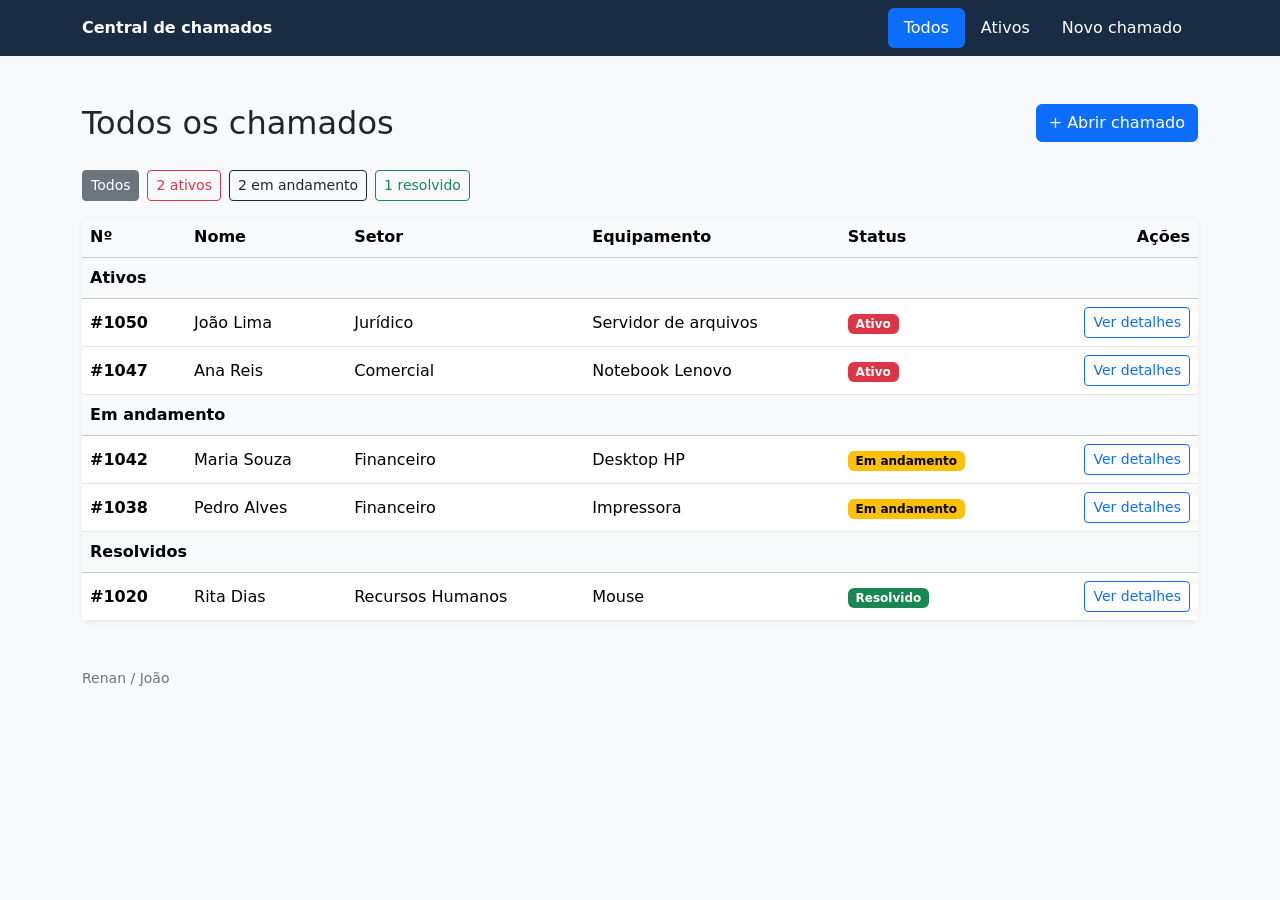
==== index.html @ b3b61cfb "Adiciona HTML e CSS da central de chamados" ====
<!DOCTYPE html>
<html lang="pt-BR">
<head>
  <meta charset="UTF-8">
  <meta name="viewport" content="width=device-width, initial-scale=1">
  <title>Todos os chamados | Central de chamados</title>
  <link rel="stylesheet" href="https://cdn.jsdelivr.net/npm/bootstrap@5.3.3/dist/css/bootstrap.min.css">
  <link rel="stylesheet" href="style.css">
</head>
<body class="bg-body-tertiary">
  <header class="cabecalho text-white">
    <div class="container d-flex flex-wrap align-items-center justify-content-between column-gap-3 py-2">
      <a class="text-white text-decoration-none fw-semibold py-2" href="index.html">Central de chamados</a>
      <nav class="nav nav-pills" aria-label="Navegação principal">
        <a class="nav-link active" aria-current="page" href="index.html">Todos</a>
        <a class="nav-link text-white" href="active.html">Ativos</a>
        <a class="nav-link text-white" href="open.html">Novo chamado</a>
      </nav>
    </div>
  </header>

  <main class="container py-4 py-md-5">
    <div class="d-flex flex-wrap justify-content-between align-items-start gap-3 mb-4">
      <div>
        <h1 class="h2 mb-1">Todos os chamados</h1>
      </div>
      <a class="btn btn-primary" href="open.html">+ Abrir chamado</a>
    </div>

    <nav aria-label="Filtrar chamados por status">
      <ul class="list-unstyled d-flex flex-wrap gap-2 mb-3">
        <li><a class="btn btn-sm btn-secondary" href="index.html" aria-current="page">Todos</a></li>
        <li><a class="btn btn-sm btn-outline-danger" href="active.html">2 ativos</a></li>
        <li><a class="btn btn-sm btn-outline-dark" href="in-progress.html">2 em andamento</a></li>
        <li><a class="btn btn-sm btn-outline-success" href="resolved.html">1 resolvido</a></li>
      </ul>
    </nav>

    <p class="small text-secondary d-sm-none mb-2">Deslize a tabela para ver todas as colunas.</p>
    <div id="lista" class="card border-0 shadow-sm">
      <div class="table-responsive" tabindex="0" role="region" aria-label="Lista de chamados">
        <table class="table table-hover align-middle mb-0 tabela-chamados">
          <caption class="visually-hidden">Todos os chamados</caption>
          <thead class="table-light">
            <tr>
              <th scope="col">Nº</th>
              <th scope="col">Nome</th>
              <th scope="col">Setor</th>
              <th scope="col">Equipamento</th>
              <th scope="col">Status</th>
              <th scope="col" class="text-end">Ações</th>
            </tr>
          </thead>
          <tbody>
            <tr id="ativos" class="table-light">
              <th scope="rowgroup" colspan="6">Ativos</th>
            </tr>
            <tr>
              <th scope="row">#1050</th>
              <td>João Lima</td>
              <td>Jurídico</td>
              <td>Servidor de arquivos</td>
              <td><span class="badge text-bg-danger">Ativo</span></td>
              <td class="text-end">
                <a class="btn btn-sm btn-outline-primary text-nowrap" href="details.html#chamado-1050" aria-label="Ver detalhes do chamado #1050">Ver detalhes</a>
              </td>
            </tr>
            <tr>
              <th scope="row">#1047</th>
              <td>Ana Reis</td>
              <td>Comercial</td>
              <td>Notebook Lenovo</td>
              <td><span class="badge text-bg-danger">Ativo</span></td>
              <td class="text-end">
                <a class="btn btn-sm btn-outline-primary text-nowrap" href="details.html#chamado-1047" aria-label="Ver detalhes do chamado #1047">Ver detalhes</a>
              </td>
            </tr>
          </tbody>
          <tbody>
            <tr id="em-andamento" class="table-light">
              <th scope="rowgroup" colspan="6">Em andamento</th>
            </tr>
            <tr>
              <th scope="row">#1042</th>
              <td>Maria Souza</td>
              <td>Financeiro</td>
              <td>Desktop HP</td>
              <td><span class="badge text-bg-warning">Em andamento</span></td>
              <td class="text-end">
                <a class="btn btn-sm btn-outline-primary text-nowrap" href="details.html#chamado-1042" aria-label="Ver detalhes do chamado #1042">Ver detalhes</a>
              </td>
            </tr>
            <tr>
              <th scope="row">#1038</th>
              <td>Pedro Alves</td>
              <td>Financeiro</td>
              <td>Impressora</td>
              <td><span class="badge text-bg-warning">Em andamento</span></td>
              <td class="text-end">
                <a class="btn btn-sm btn-outline-primary text-nowrap" href="details.html#chamado-1038" aria-label="Ver detalhes do chamado #1038">Ver detalhes</a>
              </td>
            </tr>
          </tbody>
          <tbody>
            <tr id="resolvidos" class="table-light">
              <th scope="rowgroup" colspan="6">Resolvidos</th>
            </tr>
            <tr>
              <th scope="row">#1020</th>
              <td>Rita Dias</td>
              <td>Recursos Humanos</td>
              <td>Mouse</td>
              <td><span class="badge text-bg-success">Resolvido</span></td>
              <td class="text-end">
                <a class="btn btn-sm btn-outline-primary text-nowrap" href="details.html#chamado-1020" aria-label="Ver detalhes do chamado #1020">Ver detalhes</a>
              </td>
            </tr>
          </tbody>
        </table>
      </div>
    </div>
  </main>

  <footer class="container pb-4 small text-secondary">Renan / João</footer>
</body>
</html>
---- style.css ----
.cabecalho {
  background-color: #192c43;
}

.tabela-chamados {
  min-width: 38rem;
}

.table-responsive:focus-visible {
  outline: 2px solid #0d6efd;
  outline-offset: 2px;
}

.acoes-formulario {
  display: flex;
  flex-wrap: wrap;
  gap: 0.5rem;
}

@media (max-width: 575px) {
  .cabecalho nav {
    flex-basis: 100%;
  }

  .cabecalho .nav-link {
    padding: 0.5rem 0.625rem;
  }

  .acoes-formulario > * {
    width: 100%;
  }

  .conteudo-formulario {
    padding: 1rem;
  }
}
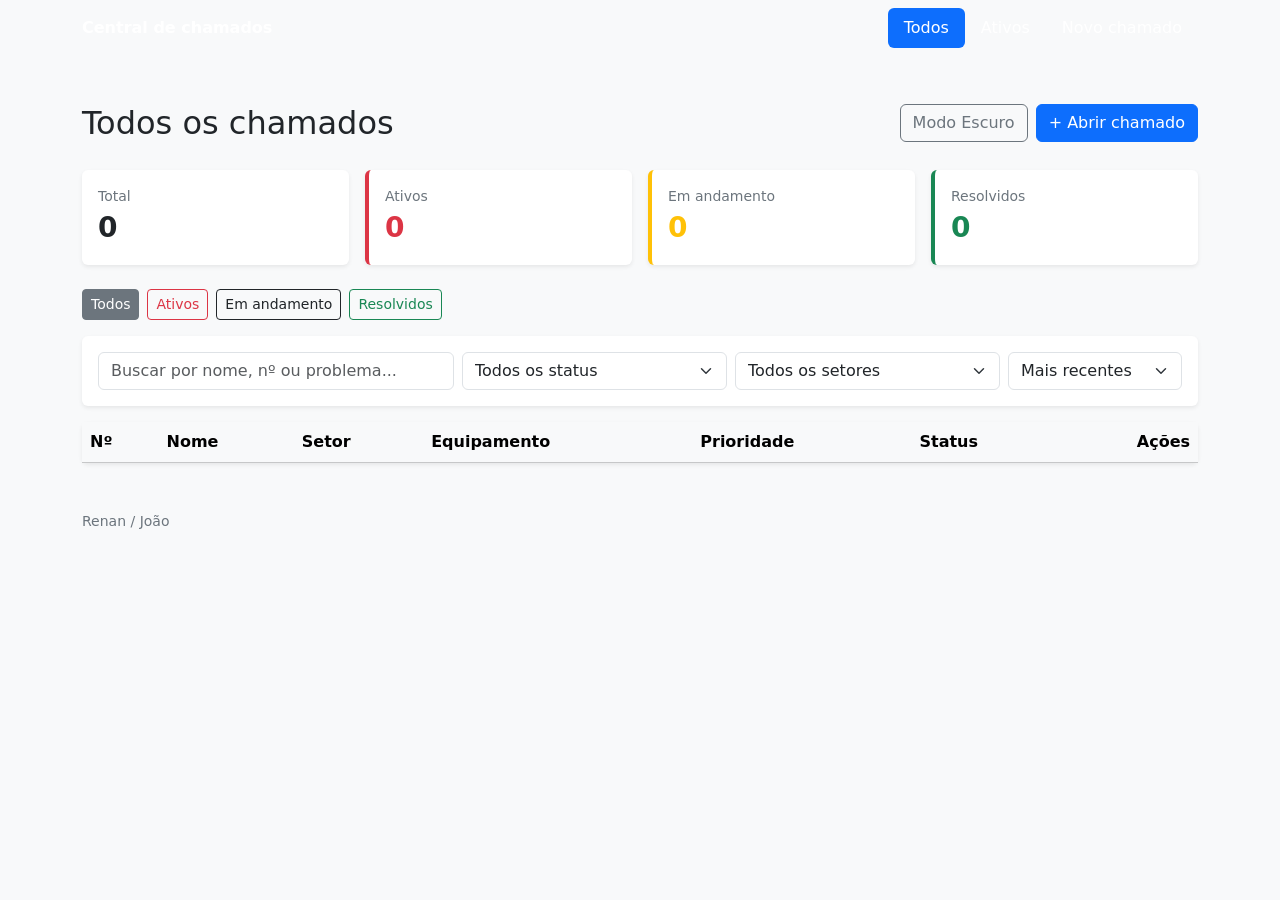
==== commit ab3b4e95: "fix: correcao-html-sem-vinculo-com-js" ====
--- a/index.html
+++ b/index.html
@@ -5,7 +5,7 @@
   <meta name="viewport" content="width=device-width, initial-scale=1">
   <title>Todos os chamados | Central de chamados</title>
   <link rel="stylesheet" href="https://cdn.jsdelivr.net/npm/bootstrap@5.3.3/dist/css/bootstrap.min.css">
-  <link rel="stylesheet" href="style.css">
+  <link rel="stylesheet" href="css/style.css">
 </head>
 <body class="bg-body-tertiary">
   <header class="cabecalho text-white">
@@ -24,103 +24,101 @@
       <div>
         <h1 class="h2 mb-1">Todos os chamados</h1>
       </div>
-      <a class="btn btn-primary" href="open.html">+ Abrir chamado</a>
+      <div class="d-flex gap-2">
+        <button id="btn-tema" class="btn btn-outline-secondary" type="button">Modo Escuro</button>
+        <a class="btn btn-primary" href="open.html">+ Abrir chamado</a>
+      </div>
     </div>
+
+    <section class="row g-3 mb-4" aria-label="Indicadores">
+      <div class="col-6 col-md-3">
+        <div class="card border-0 shadow-sm p-3">
+          <span class="small text-secondary">Total</span>
+          <strong id="ind-total" class="fs-3">0</strong>
+        </div>
+      </div>
+      <div class="col-6 col-md-3">
+        <div class="card border-0 shadow-sm p-3 border-start border-danger border-4">
+          <span class="small text-secondary">Ativos</span>
+          <strong id="ind-ativos" class="fs-3 text-danger">0</strong>
+        </div>
+      </div>
+      <div class="col-6 col-md-3">
+        <div class="card border-0 shadow-sm p-3 border-start border-warning border-4">
+          <span class="small text-secondary">Em andamento</span>
+          <strong id="ind-andamento" class="fs-3 text-warning">0</strong>
+        </div>
+      </div>
+      <div class="col-6 col-md-3">
+        <div class="card border-0 shadow-sm p-3 border-start border-success border-4">
+          <span class="small text-secondary">Resolvidos</span>
+          <strong id="ind-resolvidos" class="fs-3 text-success">0</strong>
+        </div>
+      </div>
+    </section>
 
     <nav aria-label="Filtrar chamados por status">
       <ul class="list-unstyled d-flex flex-wrap gap-2 mb-3">
         <li><a class="btn btn-sm btn-secondary" href="index.html" aria-current="page">Todos</a></li>
-        <li><a class="btn btn-sm btn-outline-danger" href="active.html">2 ativos</a></li>
-        <li><a class="btn btn-sm btn-outline-dark" href="in-progress.html">2 em andamento</a></li>
-        <li><a class="btn btn-sm btn-outline-success" href="resolved.html">1 resolvido</a></li>
+        <li><a class="btn btn-sm btn-outline-danger" href="active.html">Ativos</a></li>
+        <li><a class="btn btn-sm btn-outline-dark" href="in-progress.html">Em andamento</a></li>
+        <li><a class="btn btn-sm btn-outline-success" href="resolved.html">Resolvidos</a></li>
       </ul>
     </nav>
 
-    <p class="small text-secondary d-sm-none mb-2">Deslize a tabela para ver todas as colunas.</p>
+    <section class="card border-0 shadow-sm p-3 mb-3">
+      <div class="row g-2">
+        <div class="col-md-4">
+          <input type="text" id="campo-busca" class="form-control" placeholder="Buscar por nome, nº ou problema...">
+        </div>
+        <div class="col-md-3">
+          <select id="filtro-status" class="form-select">
+            <option value="">Todos os status</option>
+            <option value="Ativo">Ativo</option>
+            <option value="Em andamento">Em andamento</option>
+            <option value="Resolvido">Resolvido</option>
+          </select>
+        </div>
+        <div class="col-md-3">
+          <select id="filtro-setor" class="form-select">
+            <option value="">Todos os setores</option>
+            <option value="Financeiro">Financeiro</option>
+            <option value="Jurídico">Jurídico</option>
+            <option value="Comercial">Comercial</option>
+            <option value="Recursos Humanos">Recursos Humanos</option>
+            <option value="Logística">Logística</option>
+          </select>
+        </div>
+        <div class="col-md-2">
+          <select id="ordem-lista" class="form-select">
+            <option value="desc">Mais recentes</option>
+            <option value="asc">Mais antigos</option>
+          </select>
+        </div>
+      </div>
+    </section>
+
     <div id="lista" class="card border-0 shadow-sm">
       <div class="table-responsive" tabindex="0" role="region" aria-label="Lista de chamados">
         <table class="table table-hover align-middle mb-0 tabela-chamados">
-          <caption class="visually-hidden">Todos os chamados</caption>
           <thead class="table-light">
             <tr>
               <th scope="col">Nº</th>
               <th scope="col">Nome</th>
               <th scope="col">Setor</th>
               <th scope="col">Equipamento</th>
+              <th scope="col">Prioridade</th>
               <th scope="col">Status</th>
               <th scope="col" class="text-end">Ações</th>
             </tr>
           </thead>
-          <tbody>
-            <tr id="ativos" class="table-light">
-              <th scope="rowgroup" colspan="6">Ativos</th>
-            </tr>
-            <tr>
-              <th scope="row">#1050</th>
-              <td>João Lima</td>
-              <td>Jurídico</td>
-              <td>Servidor de arquivos</td>
-              <td><span class="badge text-bg-danger">Ativo</span></td>
-              <td class="text-end">
-                <a class="btn btn-sm btn-outline-primary text-nowrap" href="details.html#chamado-1050" aria-label="Ver detalhes do chamado #1050">Ver detalhes</a>
-              </td>
-            </tr>
-            <tr>
-              <th scope="row">#1047</th>
-              <td>Ana Reis</td>
-              <td>Comercial</td>
-              <td>Notebook Lenovo</td>
-              <td><span class="badge text-bg-danger">Ativo</span></td>
-              <td class="text-end">
-                <a class="btn btn-sm btn-outline-primary text-nowrap" href="details.html#chamado-1047" aria-label="Ver detalhes do chamado #1047">Ver detalhes</a>
-              </td>
-            </tr>
-          </tbody>
-          <tbody>
-            <tr id="em-andamento" class="table-light">
-              <th scope="rowgroup" colspan="6">Em andamento</th>
-            </tr>
-            <tr>
-              <th scope="row">#1042</th>
-              <td>Maria Souza</td>
-              <td>Financeiro</td>
-              <td>Desktop HP</td>
-              <td><span class="badge text-bg-warning">Em andamento</span></td>
-              <td class="text-end">
-                <a class="btn btn-sm btn-outline-primary text-nowrap" href="details.html#chamado-1042" aria-label="Ver detalhes do chamado #1042">Ver detalhes</a>
-              </td>
-            </tr>
-            <tr>
-              <th scope="row">#1038</th>
-              <td>Pedro Alves</td>
-              <td>Financeiro</td>
-              <td>Impressora</td>
-              <td><span class="badge text-bg-warning">Em andamento</span></td>
-              <td class="text-end">
-                <a class="btn btn-sm btn-outline-primary text-nowrap" href="details.html#chamado-1038" aria-label="Ver detalhes do chamado #1038">Ver detalhes</a>
-              </td>
-            </tr>
-          </tbody>
-          <tbody>
-            <tr id="resolvidos" class="table-light">
-              <th scope="rowgroup" colspan="6">Resolvidos</th>
-            </tr>
-            <tr>
-              <th scope="row">#1020</th>
-              <td>Rita Dias</td>
-              <td>Recursos Humanos</td>
-              <td>Mouse</td>
-              <td><span class="badge text-bg-success">Resolvido</span></td>
-              <td class="text-end">
-                <a class="btn btn-sm btn-outline-primary text-nowrap" href="details.html#chamado-1020" aria-label="Ver detalhes do chamado #1020">Ver detalhes</a>
-              </td>
-            </tr>
-          </tbody>
+          <tbody id="lista-chamados"></tbody>
         </table>
       </div>
     </div>
   </main>
 
   <footer class="container pb-4 small text-secondary">Renan / João</footer>
+  <script src="js/index.js"></script>
 </body>
-</html>
+</html>
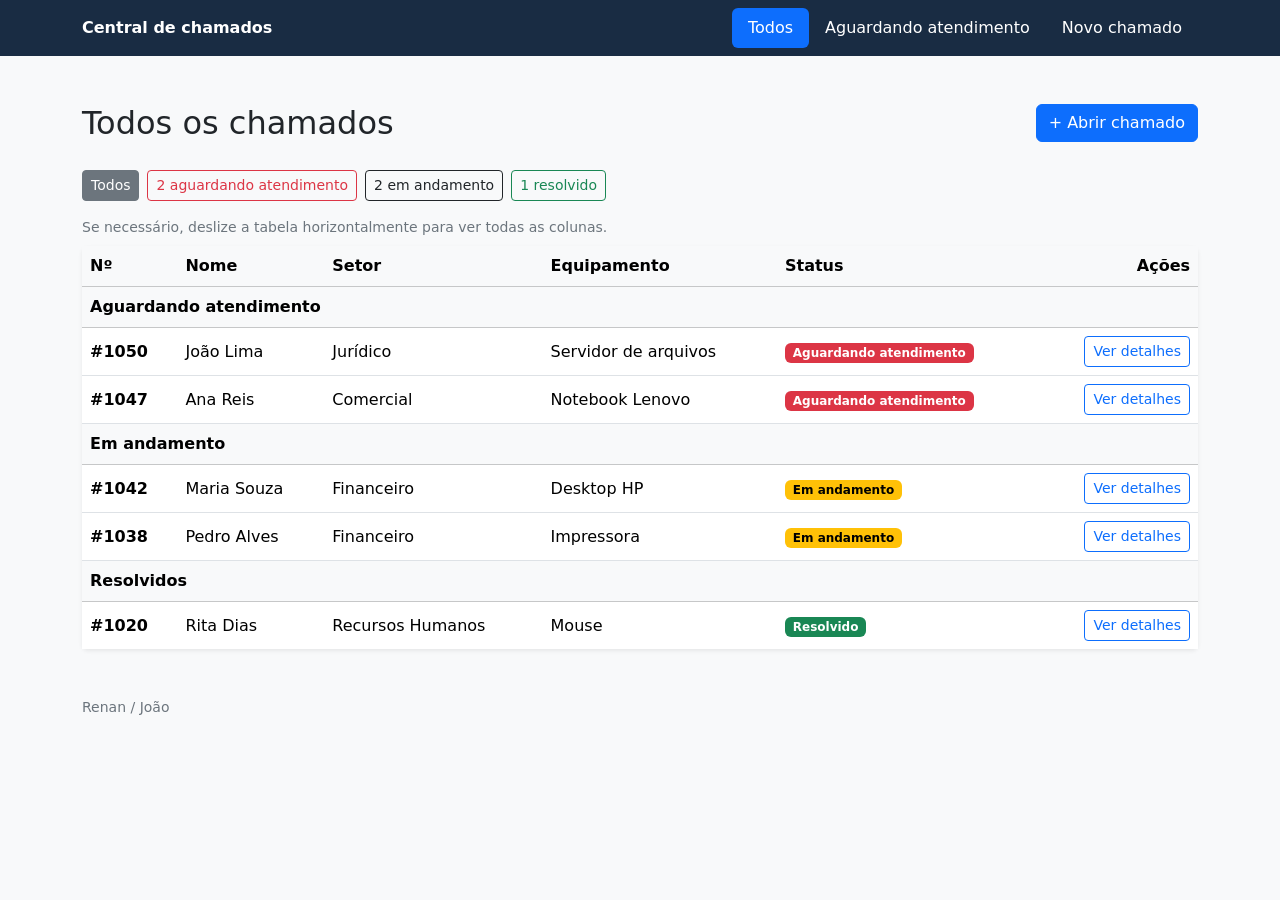
==== commit 355fb01a: "refactor: padroniza listagem geral de chamados" ====
--- a/index.html
+++ b/index.html
@@ -5,7 +5,7 @@
   <meta name="viewport" content="width=device-width, initial-scale=1">
   <title>Todos os chamados | Central de chamados</title>
   <link rel="stylesheet" href="https://cdn.jsdelivr.net/npm/bootstrap@5.3.3/dist/css/bootstrap.min.css">
-  <link rel="stylesheet" href="css/style.css">
+  <link rel="stylesheet" href="style.css">
 </head>
 <body class="bg-body-tertiary">
   <header class="cabecalho text-white">
@@ -13,7 +13,7 @@
       <a class="text-white text-decoration-none fw-semibold py-2" href="index.html">Central de chamados</a>
       <nav class="nav nav-pills" aria-label="Navegação principal">
         <a class="nav-link active" aria-current="page" href="index.html">Todos</a>
-        <a class="nav-link text-white" href="active.html">Ativos</a>
+        <a class="nav-link text-white" href="active.html">Aguardando atendimento</a>
         <a class="nav-link text-white" href="open.html">Novo chamado</a>
       </nav>
     </div>
@@ -24,101 +24,103 @@
       <div>
         <h1 class="h2 mb-1">Todos os chamados</h1>
       </div>
-      <div class="d-flex gap-2">
-        <button id="btn-tema" class="btn btn-outline-secondary" type="button">Modo Escuro</button>
-        <a class="btn btn-primary" href="open.html">+ Abrir chamado</a>
-      </div>
+      <a class="btn btn-primary" href="open.html">+ Abrir chamado</a>
     </div>
-
-    <section class="row g-3 mb-4" aria-label="Indicadores">
-      <div class="col-6 col-md-3">
-        <div class="card border-0 shadow-sm p-3">
-          <span class="small text-secondary">Total</span>
-          <strong id="ind-total" class="fs-3">0</strong>
-        </div>
-      </div>
-      <div class="col-6 col-md-3">
-        <div class="card border-0 shadow-sm p-3 border-start border-danger border-4">
-          <span class="small text-secondary">Ativos</span>
-          <strong id="ind-ativos" class="fs-3 text-danger">0</strong>
-        </div>
-      </div>
-      <div class="col-6 col-md-3">
-        <div class="card border-0 shadow-sm p-3 border-start border-warning border-4">
-          <span class="small text-secondary">Em andamento</span>
-          <strong id="ind-andamento" class="fs-3 text-warning">0</strong>
-        </div>
-      </div>
-      <div class="col-6 col-md-3">
-        <div class="card border-0 shadow-sm p-3 border-start border-success border-4">
-          <span class="small text-secondary">Resolvidos</span>
-          <strong id="ind-resolvidos" class="fs-3 text-success">0</strong>
-        </div>
-      </div>
-    </section>
 
     <nav aria-label="Filtrar chamados por status">
       <ul class="list-unstyled d-flex flex-wrap gap-2 mb-3">
         <li><a class="btn btn-sm btn-secondary" href="index.html" aria-current="page">Todos</a></li>
-        <li><a class="btn btn-sm btn-outline-danger" href="active.html">Ativos</a></li>
-        <li><a class="btn btn-sm btn-outline-dark" href="in-progress.html">Em andamento</a></li>
-        <li><a class="btn btn-sm btn-outline-success" href="resolved.html">Resolvidos</a></li>
+        <li><a class="btn btn-sm btn-outline-danger" href="active.html">2 aguardando atendimento</a></li>
+        <li><a class="btn btn-sm btn-outline-dark" href="in-progress.html">2 em andamento</a></li>
+        <li><a class="btn btn-sm btn-outline-success" href="resolved.html">1 resolvido</a></li>
       </ul>
     </nav>
 
-    <section class="card border-0 shadow-sm p-3 mb-3">
-      <div class="row g-2">
-        <div class="col-md-4">
-          <input type="text" id="campo-busca" class="form-control" placeholder="Buscar por nome, nº ou problema...">
-        </div>
-        <div class="col-md-3">
-          <select id="filtro-status" class="form-select">
-            <option value="">Todos os status</option>
-            <option value="Ativo">Ativo</option>
-            <option value="Em andamento">Em andamento</option>
-            <option value="Resolvido">Resolvido</option>
-          </select>
-        </div>
-        <div class="col-md-3">
-          <select id="filtro-setor" class="form-select">
-            <option value="">Todos os setores</option>
-            <option value="Financeiro">Financeiro</option>
-            <option value="Jurídico">Jurídico</option>
-            <option value="Comercial">Comercial</option>
-            <option value="Recursos Humanos">Recursos Humanos</option>
-            <option value="Logística">Logística</option>
-          </select>
-        </div>
-        <div class="col-md-2">
-          <select id="ordem-lista" class="form-select">
-            <option value="desc">Mais recentes</option>
-            <option value="asc">Mais antigos</option>
-          </select>
-        </div>
-      </div>
-    </section>
-
+    <p class="small text-secondary mb-2">Se necessário, deslize a tabela horizontalmente para ver todas as colunas.</p>
     <div id="lista" class="card border-0 shadow-sm">
       <div class="table-responsive" tabindex="0" role="region" aria-label="Lista de chamados">
         <table class="table table-hover align-middle mb-0 tabela-chamados">
+          <caption class="visually-hidden">Todos os chamados</caption>
           <thead class="table-light">
             <tr>
               <th scope="col">Nº</th>
               <th scope="col">Nome</th>
               <th scope="col">Setor</th>
               <th scope="col">Equipamento</th>
-              <th scope="col">Prioridade</th>
               <th scope="col">Status</th>
               <th scope="col" class="text-end">Ações</th>
             </tr>
           </thead>
-          <tbody id="lista-chamados"></tbody>
+          <tbody>
+            <tr id="ativos" class="table-light">
+              <th scope="rowgroup" colspan="6">Aguardando atendimento</th>
+            </tr>
+            <tr>
+              <th scope="row">#1050</th>
+              <td>João Lima</td>
+              <td>Jurídico</td>
+              <td>Servidor de arquivos</td>
+              <td><span class="badge text-bg-danger">Aguardando atendimento</span></td>
+              <td class="text-end">
+                <a class="btn btn-sm btn-outline-primary text-nowrap" href="details.html#chamado-1050" aria-label="Ver detalhes do chamado #1050">Ver detalhes</a>
+              </td>
+            </tr>
+            <tr>
+              <th scope="row">#1047</th>
+              <td>Ana Reis</td>
+              <td>Comercial</td>
+              <td>Notebook Lenovo</td>
+              <td><span class="badge text-bg-danger">Aguardando atendimento</span></td>
+              <td class="text-end">
+                <a class="btn btn-sm btn-outline-primary text-nowrap" href="details.html#chamado-1047" aria-label="Ver detalhes do chamado #1047">Ver detalhes</a>
+              </td>
+            </tr>
+          </tbody>
+          <tbody>
+            <tr id="em-andamento" class="table-light">
+              <th scope="rowgroup" colspan="6">Em andamento</th>
+            </tr>
+            <tr>
+              <th scope="row">#1042</th>
+              <td>Maria Souza</td>
+              <td>Financeiro</td>
+              <td>Desktop HP</td>
+              <td><span class="badge text-bg-warning">Em andamento</span></td>
+              <td class="text-end">
+                <a class="btn btn-sm btn-outline-primary text-nowrap" href="details.html#chamado-1042" aria-label="Ver detalhes do chamado #1042">Ver detalhes</a>
+              </td>
+            </tr>
+            <tr>
+              <th scope="row">#1038</th>
+              <td>Pedro Alves</td>
+              <td>Financeiro</td>
+              <td>Impressora</td>
+              <td><span class="badge text-bg-warning">Em andamento</span></td>
+              <td class="text-end">
+                <a class="btn btn-sm btn-outline-primary text-nowrap" href="details.html#chamado-1038" aria-label="Ver detalhes do chamado #1038">Ver detalhes</a>
+              </td>
+            </tr>
+          </tbody>
+          <tbody>
+            <tr id="resolvidos" class="table-light">
+              <th scope="rowgroup" colspan="6">Resolvidos</th>
+            </tr>
+            <tr>
+              <th scope="row">#1020</th>
+              <td>Rita Dias</td>
+              <td>Recursos Humanos</td>
+              <td>Mouse</td>
+              <td><span class="badge text-bg-success">Resolvido</span></td>
+              <td class="text-end">
+                <a class="btn btn-sm btn-outline-primary text-nowrap" href="details.html#chamado-1020" aria-label="Ver detalhes do chamado #1020">Ver detalhes</a>
+              </td>
+            </tr>
+          </tbody>
         </table>
       </div>
     </div>
   </main>
 
   <footer class="container pb-4 small text-secondary">Renan / João</footer>
-  <script src="js/index.js"></script>
 </body>
-</html>+</html>
--- a/style.css
+++ b/style.css
@@ -0,0 +1,36 @@
+.cabecalho {
+  background-color: #192c43;
+}
+
+.tabela-chamados {
+  min-width: 38rem;
+}
+
+.table-responsive:focus-visible {
+  outline: 2px solid #0d6efd;
+  outline-offset: 2px;
+}
+
+.acoes-formulario {
+  display: flex;
+  flex-wrap: wrap;
+  gap: 0.5rem;
+}
+
+@media (max-width: 575px) {
+  .cabecalho nav {
+    flex-basis: 100%;
+  }
+
+  .cabecalho .nav-link {
+    padding: 0.5rem 0.625rem;
+  }
+
+  .acoes-formulario > * {
+    width: 100%;
+  }
+
+  .conteudo-formulario {
+    padding: 1rem;
+  }
+}
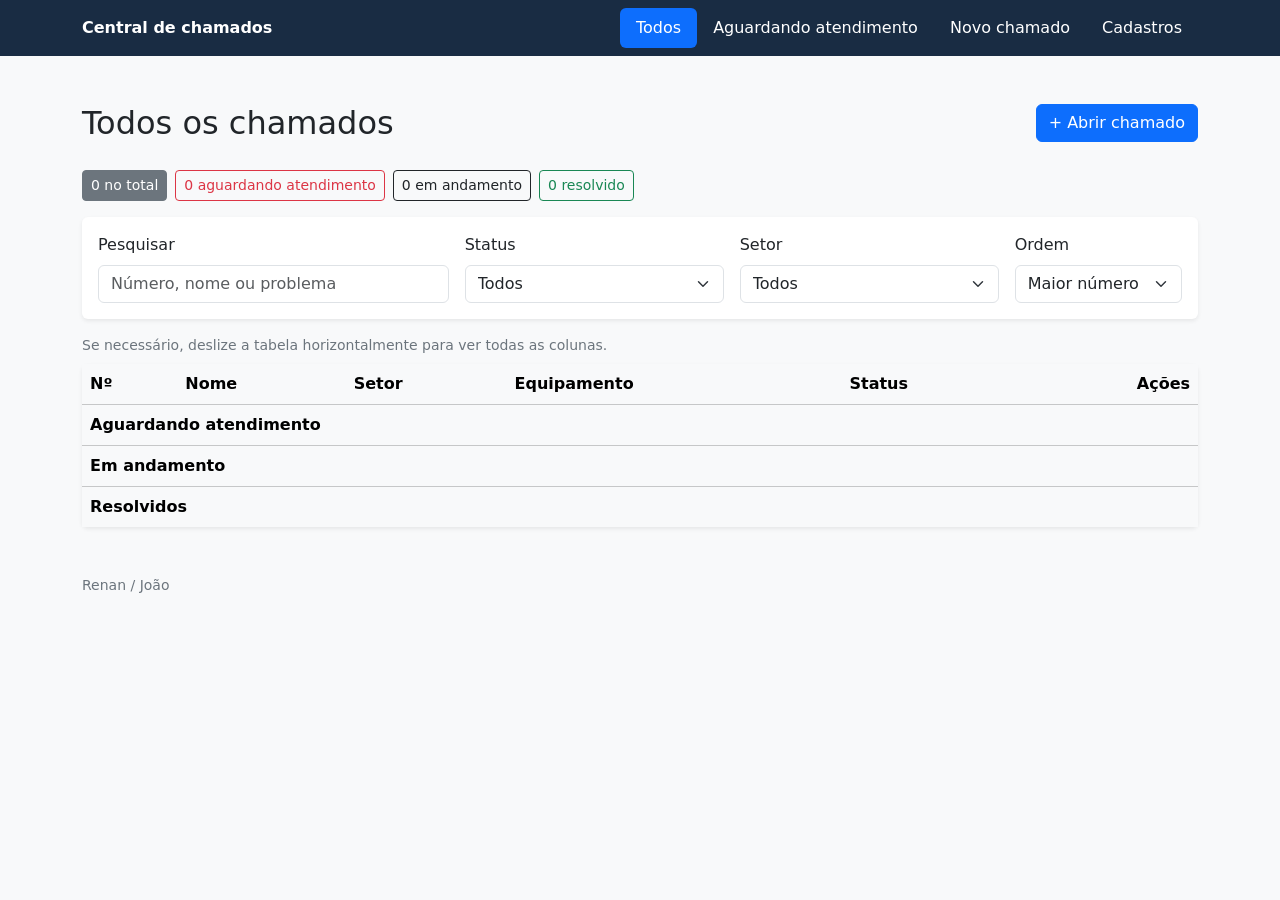
==== commit b36b8d14: "feat: adicionar busca, filtros e indicadores à página inicial" ====
--- a/index.html
+++ b/index.html
@@ -8,6 +8,7 @@
   <link rel="stylesheet" href="style.css">
 </head>
 <body class="bg-body-tertiary">
+  <!-- Barra de navegação -->
   <header class="cabecalho text-white">
     <div class="container d-flex flex-wrap align-items-center justify-content-between column-gap-3 py-2">
       <a class="text-white text-decoration-none fw-semibold py-2" href="index.html">Central de chamados</a>
@@ -15,10 +16,11 @@
         <a class="nav-link active" aria-current="page" href="index.html">Todos</a>
         <a class="nav-link text-white" href="active.html">Aguardando atendimento</a>
         <a class="nav-link text-white" href="open.html">Novo chamado</a>
+        <a class="nav-link text-white" href="cadastro.html">Cadastros</a>
       </nav>
     </div>
   </header>
-
+  <!-- Título e botão para abrir chamado -->
   <main class="container py-4 py-md-5">
     <div class="d-flex flex-wrap justify-content-between align-items-start gap-3 mb-4">
       <div>
@@ -26,16 +28,51 @@
       </div>
       <a class="btn btn-primary" href="open.html">+ Abrir chamado</a>
     </div>
-
+  <!-- Filtros por status -->
     <nav aria-label="Filtrar chamados por status">
       <ul class="list-unstyled d-flex flex-wrap gap-2 mb-3">
-        <li><a class="btn btn-sm btn-secondary" href="index.html" aria-current="page">Todos</a></li>
-        <li><a class="btn btn-sm btn-outline-danger" href="active.html">2 aguardando atendimento</a></li>
-        <li><a class="btn btn-sm btn-outline-dark" href="in-progress.html">2 em andamento</a></li>
-        <li><a class="btn btn-sm btn-outline-success" href="resolved.html">1 resolvido</a></li>
+        <li><a class="btn btn-sm btn-secondary" href="index.html" aria-current="page"><span id="ind-total">0</span> no total</a></li>
+        <li><a class="btn btn-sm btn-outline-danger" href="active.html"><span data-contador="active">0</span> aguardando atendimento</a></li>
+        <li><a class="btn btn-sm btn-outline-dark" href="in-progress.html"><span data-contador="in-progress">0</span> em andamento</a></li>
+        <li><a class="btn btn-sm btn-outline-success" href="resolved.html"><span data-contador="resolved">0</span> resolvido</a></li>
       </ul>
     </nav>
-
+    <section class="card border-0 shadow-sm p-3 mb-3" aria-label="Busca e filtros">
+      <div class="row g-3">
+        <div class="col-md-4">
+          <label for="campo-busca" class="form-label">Pesquisar</label>
+          <input id="campo-busca" class="form-control" type="search" placeholder="Número, nome ou problema">
+        </div>
+        <div class="col-sm-4 col-md-3">
+          <label for="filtro-status" class="form-label">Status</label>
+          <select id="filtro-status" class="form-select">
+            <option value="">Todos</option>
+            <option value="Ativo">Aguardando atendimento</option>
+            <option>Em andamento</option>
+            <option>Resolvido</option>
+          </select>
+        </div>
+        <div class="col-sm-4 col-md-3">
+          <label for="filtro-setor" class="form-label">Setor</label>
+          <select id="filtro-setor" class="form-select">
+            <option value="">Todos</option>
+            <option>Financeiro</option>
+            <option>Jurídico</option>
+            <option>Comercial</option>
+            <option>Recursos Humanos</option>
+            <option>Logística</option>
+          </select>
+        </div>
+        <div class="col-sm-4 col-md-2">
+          <label for="ordem-lista" class="form-label">Ordem</label>
+          <select id="ordem-lista" class="form-select">
+            <option value="desc">Maior número</option>
+            <option value="asc">Menor número</option>
+          </select>
+        </div>
+      </div>
+    </section>
+  <!-- Tabela de todos os chamados -->
     <p class="small text-secondary mb-2">Se necessário, deslize a tabela horizontalmente para ver todas as colunas.</p>
     <div id="lista" class="card border-0 shadow-sm">
       <div class="table-responsive" tabindex="0" role="region" aria-label="Lista de chamados">
@@ -51,69 +88,19 @@
               <th scope="col" class="text-end">Ações</th>
             </tr>
           </thead>
-          <tbody>
+          <tbody data-status="Ativo">
             <tr id="ativos" class="table-light">
               <th scope="rowgroup" colspan="6">Aguardando atendimento</th>
             </tr>
-            <tr>
-              <th scope="row">#1050</th>
-              <td>João Lima</td>
-              <td>Jurídico</td>
-              <td>Servidor de arquivos</td>
-              <td><span class="badge text-bg-danger">Aguardando atendimento</span></td>
-              <td class="text-end">
-                <a class="btn btn-sm btn-outline-primary text-nowrap" href="details.html#chamado-1050" aria-label="Ver detalhes do chamado #1050">Ver detalhes</a>
-              </td>
-            </tr>
-            <tr>
-              <th scope="row">#1047</th>
-              <td>Ana Reis</td>
-              <td>Comercial</td>
-              <td>Notebook Lenovo</td>
-              <td><span class="badge text-bg-danger">Aguardando atendimento</span></td>
-              <td class="text-end">
-                <a class="btn btn-sm btn-outline-primary text-nowrap" href="details.html#chamado-1047" aria-label="Ver detalhes do chamado #1047">Ver detalhes</a>
-              </td>
-            </tr>
           </tbody>
-          <tbody>
+          <tbody data-status="Em andamento">
             <tr id="em-andamento" class="table-light">
               <th scope="rowgroup" colspan="6">Em andamento</th>
             </tr>
-            <tr>
-              <th scope="row">#1042</th>
-              <td>Maria Souza</td>
-              <td>Financeiro</td>
-              <td>Desktop HP</td>
-              <td><span class="badge text-bg-warning">Em andamento</span></td>
-              <td class="text-end">
-                <a class="btn btn-sm btn-outline-primary text-nowrap" href="details.html#chamado-1042" aria-label="Ver detalhes do chamado #1042">Ver detalhes</a>
-              </td>
-            </tr>
-            <tr>
-              <th scope="row">#1038</th>
-              <td>Pedro Alves</td>
-              <td>Financeiro</td>
-              <td>Impressora</td>
-              <td><span class="badge text-bg-warning">Em andamento</span></td>
-              <td class="text-end">
-                <a class="btn btn-sm btn-outline-primary text-nowrap" href="details.html#chamado-1038" aria-label="Ver detalhes do chamado #1038">Ver detalhes</a>
-              </td>
-            </tr>
           </tbody>
-          <tbody>
+          <tbody data-status="Resolvido">
             <tr id="resolvidos" class="table-light">
               <th scope="rowgroup" colspan="6">Resolvidos</th>
-            </tr>
-            <tr>
-              <th scope="row">#1020</th>
-              <td>Rita Dias</td>
-              <td>Recursos Humanos</td>
-              <td>Mouse</td>
-              <td><span class="badge text-bg-success">Resolvido</span></td>
-              <td class="text-end">
-                <a class="btn btn-sm btn-outline-primary text-nowrap" href="details.html#chamado-1020" aria-label="Ver detalhes do chamado #1020">Ver detalhes</a>
-              </td>
             </tr>
           </tbody>
         </table>
@@ -122,5 +109,7 @@
   </main>
 
   <footer class="container pb-4 small text-secondary">Renan / João</footer>
+  <script src="js/chamados.js"></script>
+  <script src="js/index.js"></script>
 </body>
 </html>
--- a/style.css
+++ b/style.css
@@ -1,22 +1,23 @@
+/* Cor da barra de navegação */
 .cabecalho {
   background-color: #192c43;
 }
-
+/* Largura mínima das tabelas */
 .tabela-chamados {
   min-width: 38rem;
 }
-
+/* Destaque da tabela ao usar o teclado */
 .table-responsive:focus-visible {
   outline: 2px solid #0d6efd;
   outline-offset: 2px;
 }
-
+/* Organização dos botões */
 .acoes-formulario {
   display: flex;
   flex-wrap: wrap;
   gap: 0.5rem;
 }
-
+/* Ajustes para celulares */
 @media (max-width: 575px) {
   .cabecalho nav {
     flex-basis: 100%;
@@ -34,3 +35,24 @@
     padding: 1rem;
   }
 }
+
+/* Mantém a indicação de rolagem útil também em telas maiores. */
+.table-responsive {
+  overflow-x: auto;
+}
+
+/* Garante foco visível para navegação por teclado. */
+a:focus-visible,
+button:focus-visible,
+input:focus-visible,
+select:focus-visible,
+textarea:focus-visible,
+summary:focus-visible {
+  outline: 2px solid #0d6efd;
+  outline-offset: 2px;
+}
+
+/* Evita que descrições longas ultrapassem a área dos detalhes. */
+.card dd {
+  overflow-wrap: anywhere;
+}
